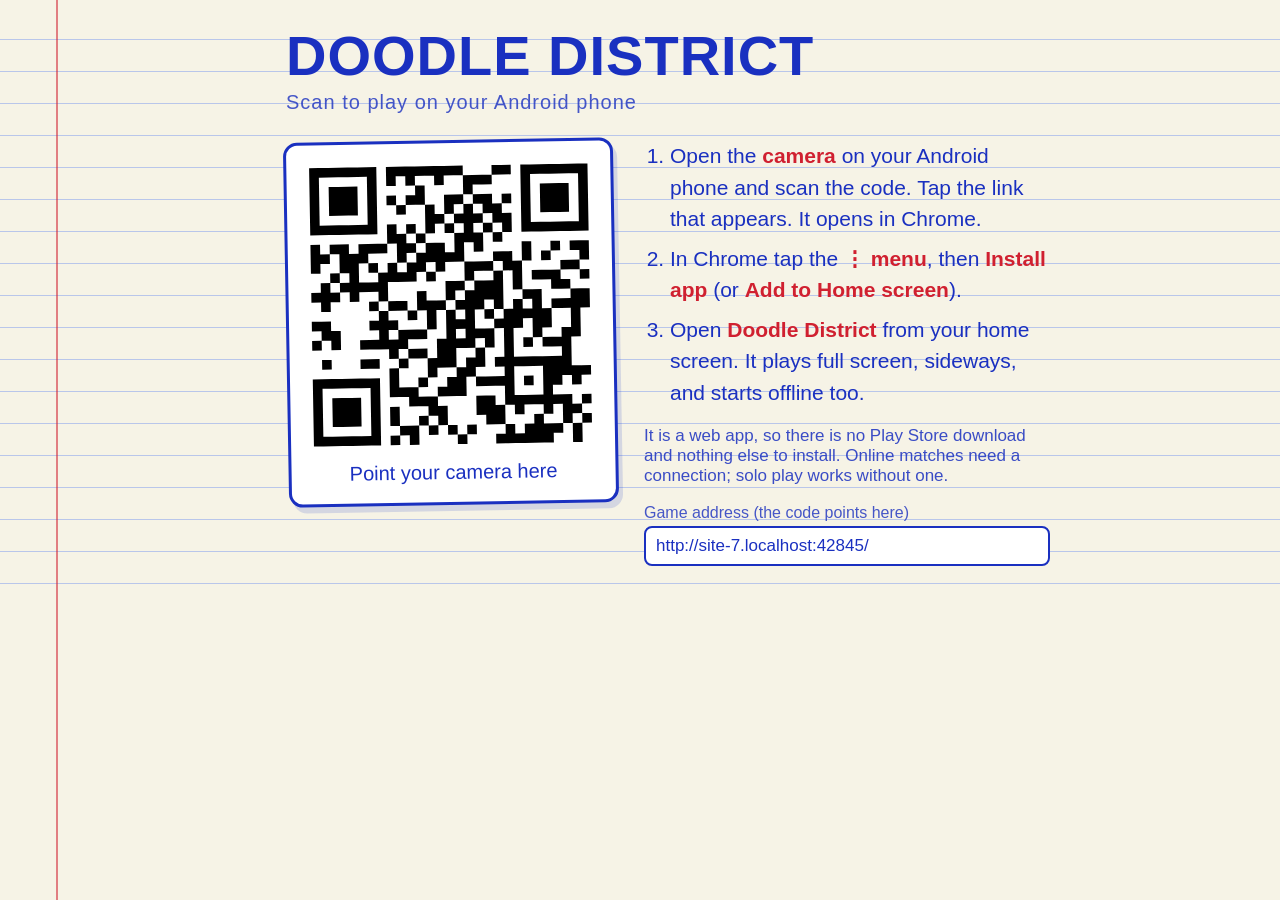
==== install.html @ 2ee13296 "Add install page with QR code for Android Co-Authored-By: Claude Sonnet 5.5 <noreply@anthropic.com> " ====
<!DOCTYPE html>
<html lang="en">
<head>
<meta charset="utf-8">
<meta name="viewport" content="width=device-width, initial-scale=1, viewport-fit=cover">
<title>Get Doodle District</title>
<meta name="theme-color" content="#1a30c0">
<link rel="manifest" href="./manifest.webmanifest">
<link rel="icon" href="./icons/icon-192.png">
<style>
  :root { --ink: #1a30c0; --red: #d02030; --paper: #f6f3e6; --line: #b9c6ea; }
  * { box-sizing: border-box; }
  html, body { margin: 0; min-height: 100%; background: var(--paper); color: var(--ink); font-family: 'Comic Sans MS', 'Marker Felt', 'Segoe Print', sans-serif; }
  body { background-image: repeating-linear-gradient(transparent 0 31px, var(--line) 31px 32px); background-position: 0 8px; }
  body::before { content: ''; position: fixed; left: 56px; top: 0; bottom: 0; width: 2px; background: rgba(208,32,48,.55); }
  main { max-width: 860px; margin: 0 auto; padding: 28px 20px 40px 76px; display: grid; gap: 28px; grid-template-columns: 1fr; }
  @media (min-width: 760px) { main { grid-template-columns: 330px 1fr; align-items: start; } }
  @media (max-width: 520px) { body::before { left: 22px; } main { padding-left: 40px; } }
  h1 { grid-column: 1 / -1; margin: 0; font-size: clamp(34px, 7vw, 56px); letter-spacing: 1px; line-height: 1; }
  h1 small { display: block; font-size: 20px; font-weight: normal; margin-top: 8px; opacity: .8; }
  .card { background: #fff; border: 3px solid var(--ink); border-radius: 14px; padding: 18px; text-align: center; box-shadow: 4px 6px 0 rgba(26,48,192,.15); transform: rotate(-1deg); }
  #qr svg { width: 100%; height: auto; display: block; }
  #qr { color: #12185a; }
  .scan { margin: 12px 0 0; font-size: 20px; }
  .steps { margin: 0; padding-left: 26px; font-size: 21px; line-height: 1.5; }
  .steps li { margin-bottom: 8px; }
  .steps b { color: var(--red); }
  button, .btn { font: inherit; font-size: 22px; padding: 12px 22px; background: var(--ink); color: #fff; border: 0; border-radius: 10px; cursor: pointer; text-decoration: none; display: inline-block; box-shadow: 3px 4px 0 rgba(0,0,0,.18); }
  button[hidden] { display: none; }
  .note { font-size: 17px; opacity: .85; margin-top: 18px; }
  .warn { background: #fff3cd; color: #6a4a00; border: 2px dashed #b58a00; border-radius: 10px; padding: 10px 14px; font-size: 17px; margin-bottom: 14px; }
  .warn[hidden] { display: none; }
  label { display: block; font-size: 16px; margin-top: 18px; opacity: .8; }
  input { width: 100%; font: inherit; font-size: 17px; padding: 8px 10px; border: 2px solid var(--ink); border-radius: 8px; color: var(--ink); background: #fff; margin-top: 4px; }
</style>
</head>
<body>
<main>
  <h1>DOODLE DISTRICT<small>Scan to play on your Android phone</small></h1>
  <section class="card" aria-label="QR code">
    <div id="qr" role="img" aria-label="QR code that opens the game"></div>
    <p class="scan">Point your camera here</p>
  </section>
  <section>
    <div class="warn" id="warn" hidden>This page is on your own computer, so a phone cannot open the code. Put the game on a web address first (see the README), or type your computer's network address below.</div>
    <ol class="steps">
      <li>Open the <b>camera</b> on your Android phone and scan the code. Tap the link that appears. It opens in Chrome.</li>
      <li>In Chrome tap the <b>&#8942; menu</b>, then <b>Install app</b> (or <b>Add to Home screen</b>).</li>
      <li>Open <b>Doodle District</b> from your home screen. It plays full screen, sideways, and starts offline too.</li>
    </ol>
    <p><button id="install" hidden type="button">Install on this phone</button></p>
    <p class="note">It is a web app, so there is no Play Store download and nothing else to install. Online matches need a connection; solo play works without one.</p>
    <label for="addr">Game address (the code points here)</label>
    <input id="addr" type="url" inputmode="url" autocomplete="off" spellcheck="false">
  </section>
</main>
<script src="./vendor/qrcode/qrcode.js"></script>
<script>
  // the code points at the game itself: the folder this page sits in, unless ?url= says otherwise
  const defaultUrl = () => new URL('./', location.href).href;
  const start = new URLSearchParams(location.search).get('url') || defaultUrl();
  const addr = document.getElementById('addr'), qrBox = document.getElementById('qr'), warn = document.getElementById('warn');
  function draw() {
    const url = addr.value.trim() || defaultUrl();
    const q = qrcode(0, 'M'); q.addData(url); q.make();
    qrBox.innerHTML = q.createSvgTag({ cellSize: 4, margin: 2, scalable: true });
    // a phone cannot reach localhost, so say so instead of showing a code that goes nowhere
    let host = ''; try { host = new URL(url).hostname; } catch (e) { /* ignore */ }
    warn.hidden = !(host === 'localhost' || host === '127.0.0.1' || host === '::1');
  }
  addr.value = start; addr.addEventListener('input', draw); draw();
  // Chrome on Android can install straight from the page when it offers to
  let deferred = null; const btn = document.getElementById('install');
  window.addEventListener('beforeinstallprompt', (e) => { e.preventDefault(); deferred = e; btn.hidden = false; });
  btn.addEventListener('click', async () => { if (!deferred) return; deferred.prompt(); await deferred.userChoice; deferred = null; btn.hidden = true; });
</script>
</body>
</html>
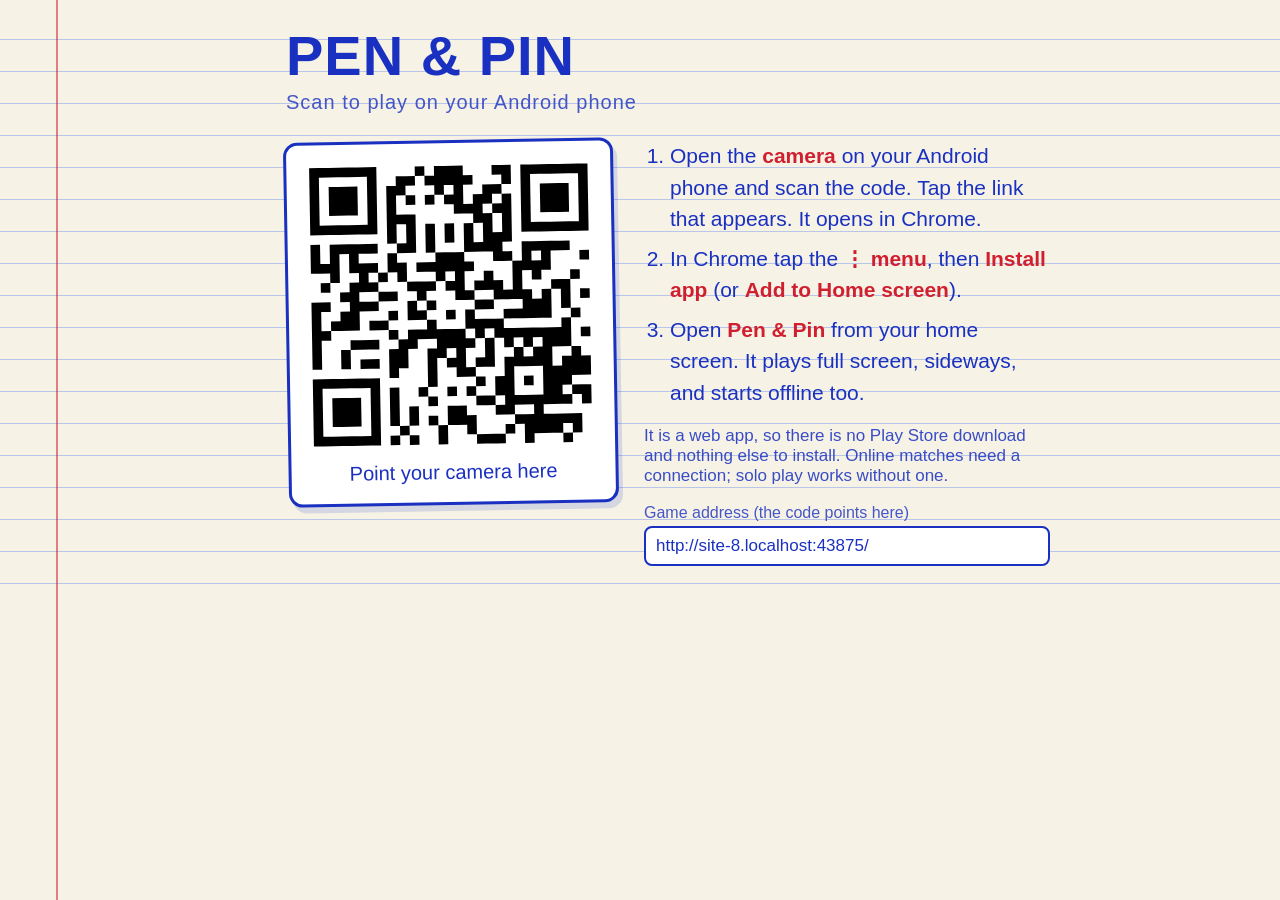
==== commit 78d0d9bd: "Rename the game to Pen & Pin and the map to Pen & Pin Central Co-Authored-By: Claude Sonnet 5.5 <nor" ====
--- a/install.html
+++ b/install.html
@@ -3,7 +3,7 @@
 <head>
 <meta charset="utf-8">
 <meta name="viewport" content="width=device-width, initial-scale=1, viewport-fit=cover">
-<title>Get Doodle District</title>
+<title>Get Pen &amp; Pin</title>
 <meta name="theme-color" content="#1a30c0">
 <link rel="manifest" href="./manifest.webmanifest">
 <link rel="icon" href="./icons/icon-192.png">
@@ -36,7 +36,7 @@
 </head>
 <body>
 <main>
-  <h1>DOODLE DISTRICT<small>Scan to play on your Android phone</small></h1>
+  <h1>PEN &amp; PIN<small>Scan to play on your Android phone</small></h1>
   <section class="card" aria-label="QR code">
     <div id="qr" role="img" aria-label="QR code that opens the game"></div>
     <p class="scan">Point your camera here</p>
@@ -46,7 +46,7 @@
     <ol class="steps">
       <li>Open the <b>camera</b> on your Android phone and scan the code. Tap the link that appears. It opens in Chrome.</li>
       <li>In Chrome tap the <b>&#8942; menu</b>, then <b>Install app</b> (or <b>Add to Home screen</b>).</li>
-      <li>Open <b>Doodle District</b> from your home screen. It plays full screen, sideways, and starts offline too.</li>
+      <li>Open <b>Pen &amp; Pin</b> from your home screen. It plays full screen, sideways, and starts offline too.</li>
     </ol>
     <p><button id="install" hidden type="button">Install on this phone</button></p>
     <p class="note">It is a web app, so there is no Play Store download and nothing else to install. Online matches need a connection; solo play works without one.</p>
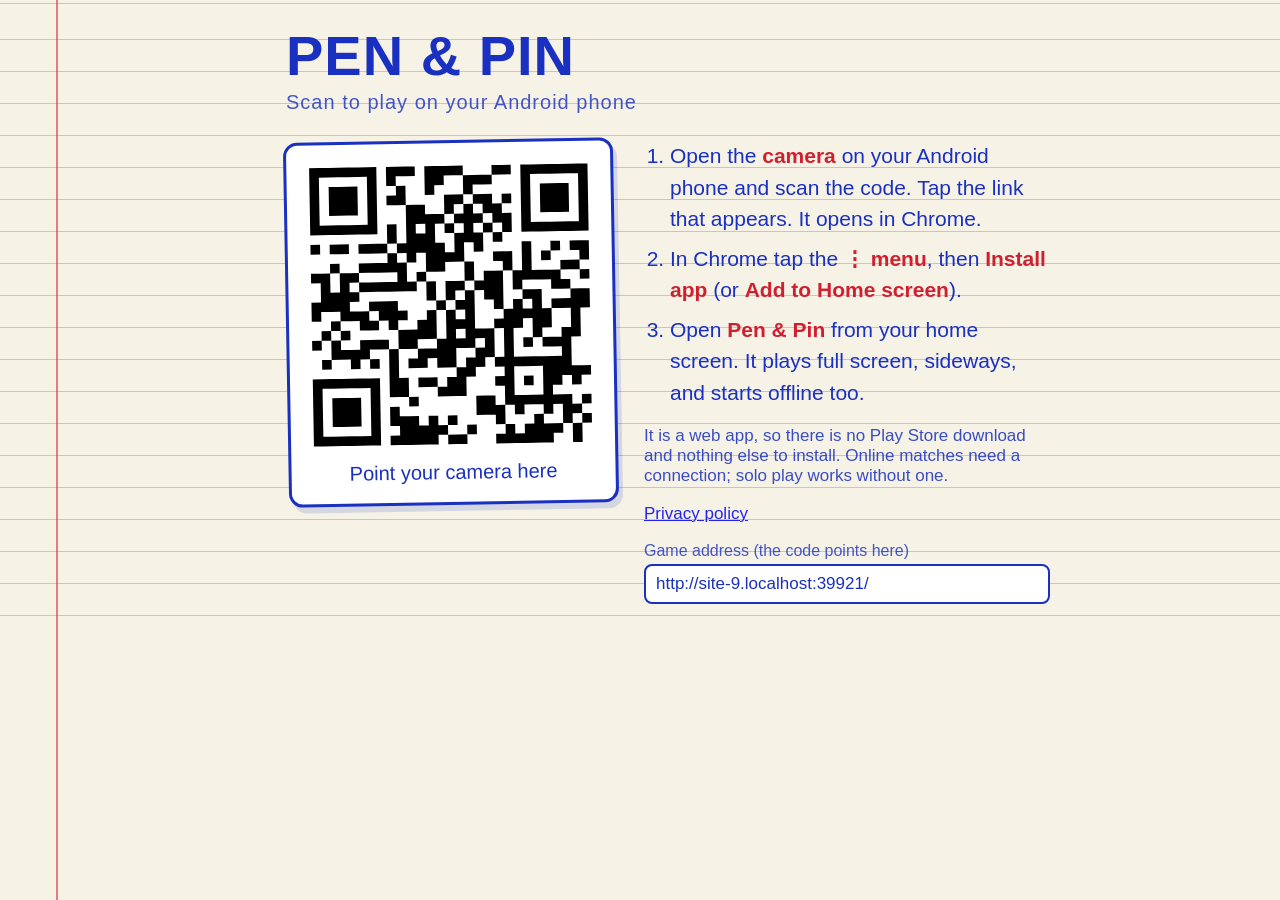
==== commit aac244f5: "Play Store prep: privacy policy, TWA settings, asset links, guide and store listing Co-Authored-By: " ====
--- a/install.html
+++ b/install.html
@@ -50,6 +50,7 @@
     </ol>
     <p><button id="install" hidden type="button">Install on this phone</button></p>
     <p class="note">It is a web app, so there is no Play Store download and nothing else to install. Online matches need a connection; solo play works without one.</p>
+    <p class="note"><a href="./privacy.html">Privacy policy</a></p>
     <label for="addr">Game address (the code points here)</label>
     <input id="addr" type="url" inputmode="url" autocomplete="off" spellcheck="false">
   </section>
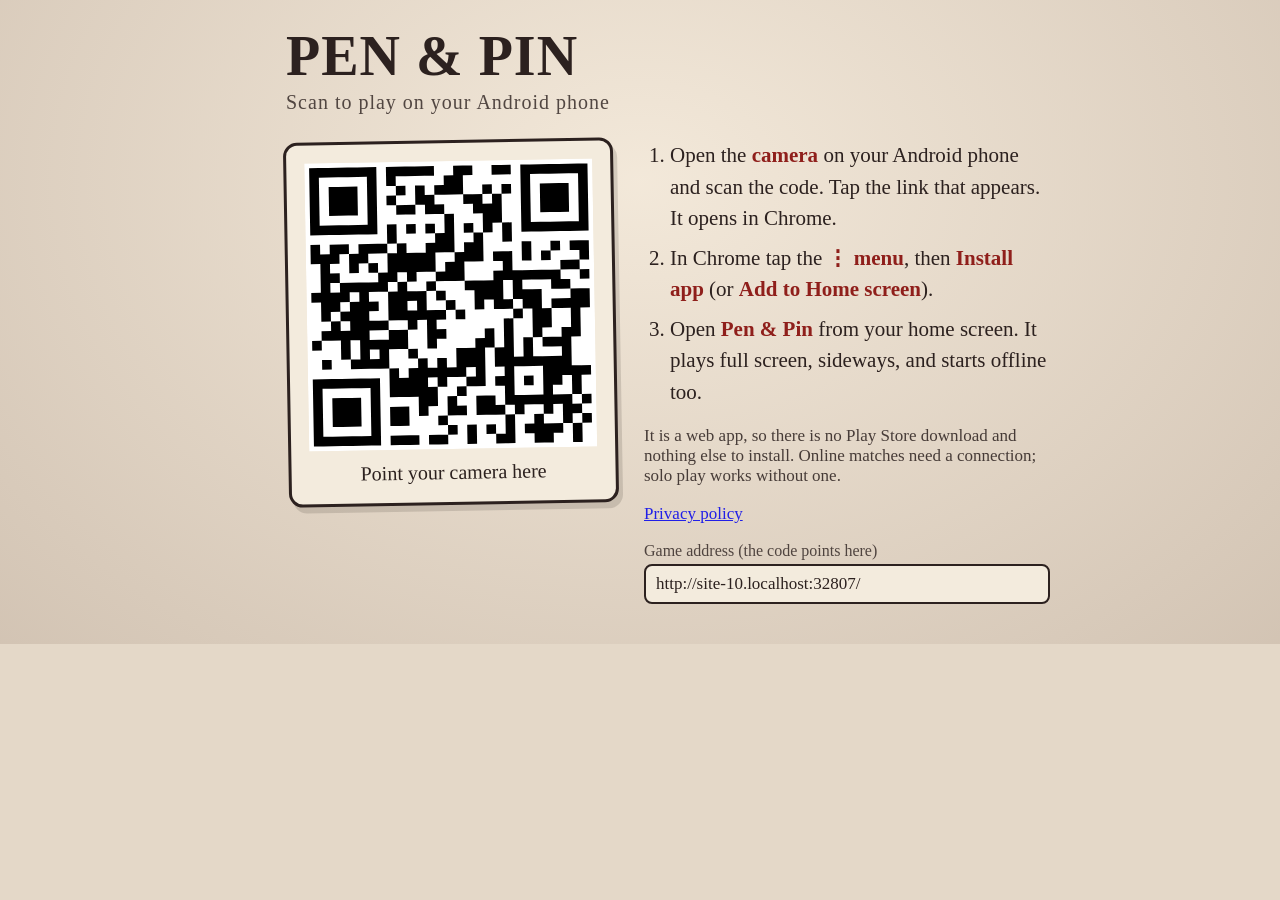
==== commit 43c9b996: "Redraw the game as a Victorian storybook illustration Co-Authored-By: Claude Sonnet 5.5 <noreply@ant" ====
--- a/install.html
+++ b/install.html
@@ -4,34 +4,34 @@
 <meta charset="utf-8">
 <meta name="viewport" content="width=device-width, initial-scale=1, viewport-fit=cover">
 <title>Get Pen &amp; Pin</title>
-<meta name="theme-color" content="#1a30c0">
+<meta name="theme-color" content="#2c211f">
 <link rel="manifest" href="./manifest.webmanifest">
 <link rel="icon" href="./icons/icon-192.png">
 <style>
-  :root { --ink: #1a30c0; --red: #d02030; --paper: #f6f3e6; --line: #b9c6ea; }
+  :root { --ink: #2c211f; --red: #8f1f1b; --paper: #e4d8c8; --line: #cdbfae; }
   * { box-sizing: border-box; }
-  html, body { margin: 0; min-height: 100%; background: var(--paper); color: var(--ink); font-family: 'Comic Sans MS', 'Marker Felt', 'Segoe Print', sans-serif; }
-  body { background-image: repeating-linear-gradient(transparent 0 31px, var(--line) 31px 32px); background-position: 0 8px; }
-  body::before { content: ''; position: fixed; left: 56px; top: 0; bottom: 0; width: 2px; background: rgba(208,32,48,.55); }
+  html, body { margin: 0; min-height: 100%; background: var(--paper); color: var(--ink); font-family: 'Palatino Linotype', 'Book Antiqua', Palatino, 'Iowan Old Style', Georgia, 'Noto Serif', 'Noto Sans SC', 'PingFang SC', 'Microsoft YaHei', serif; }
+  body { background-image: radial-gradient(ellipse at 50% 28%, rgba(255,246,232,.55), rgba(110,80,62,.16) 105%); }
+  body::before { display: none; }
   main { max-width: 860px; margin: 0 auto; padding: 28px 20px 40px 76px; display: grid; gap: 28px; grid-template-columns: 1fr; }
   @media (min-width: 760px) { main { grid-template-columns: 330px 1fr; align-items: start; } }
-  @media (max-width: 520px) { body::before { left: 22px; } main { padding-left: 40px; } }
+  @media (max-width: 520px) { body::before { display: none; } main { padding-left: 40px; } }
   h1 { grid-column: 1 / -1; margin: 0; font-size: clamp(34px, 7vw, 56px); letter-spacing: 1px; line-height: 1; }
   h1 small { display: block; font-size: 20px; font-weight: normal; margin-top: 8px; opacity: .8; }
-  .card { background: #fff; border: 3px solid var(--ink); border-radius: 14px; padding: 18px; text-align: center; box-shadow: 4px 6px 0 rgba(26,48,192,.15); transform: rotate(-1deg); }
+  .card { background: #f3ebdd; border: 3px solid var(--ink); border-radius: 14px; padding: 18px; text-align: center; box-shadow: 4px 6px 0 rgba(44,33,31,.15); transform: rotate(-1deg); }
   #qr svg { width: 100%; height: auto; display: block; }
-  #qr { color: #12185a; }
+  #qr { color: #1d1412; }
   .scan { margin: 12px 0 0; font-size: 20px; }
   .steps { margin: 0; padding-left: 26px; font-size: 21px; line-height: 1.5; }
   .steps li { margin-bottom: 8px; }
   .steps b { color: var(--red); }
-  button, .btn { font: inherit; font-size: 22px; padding: 12px 22px; background: var(--ink); color: #fff; border: 0; border-radius: 10px; cursor: pointer; text-decoration: none; display: inline-block; box-shadow: 3px 4px 0 rgba(0,0,0,.18); }
+  button, .btn { font: inherit; font-size: 22px; padding: 12px 22px; background: var(--ink); color: #f3ebdd; border: 0; border-radius: 10px; cursor: pointer; text-decoration: none; display: inline-block; box-shadow: 3px 4px 0 rgba(0,0,0,.18); }
   button[hidden] { display: none; }
   .note { font-size: 17px; opacity: .85; margin-top: 18px; }
   .warn { background: #fff3cd; color: #6a4a00; border: 2px dashed #b58a00; border-radius: 10px; padding: 10px 14px; font-size: 17px; margin-bottom: 14px; }
   .warn[hidden] { display: none; }
   label { display: block; font-size: 16px; margin-top: 18px; opacity: .8; }
-  input { width: 100%; font: inherit; font-size: 17px; padding: 8px 10px; border: 2px solid var(--ink); border-radius: 8px; color: var(--ink); background: #fff; margin-top: 4px; }
+  input { width: 100%; font: inherit; font-size: 17px; padding: 8px 10px; border: 2px solid var(--ink); border-radius: 8px; color: var(--ink); background: #f3ebdd; margin-top: 4px; }
 </style>
 </head>
 <body>
